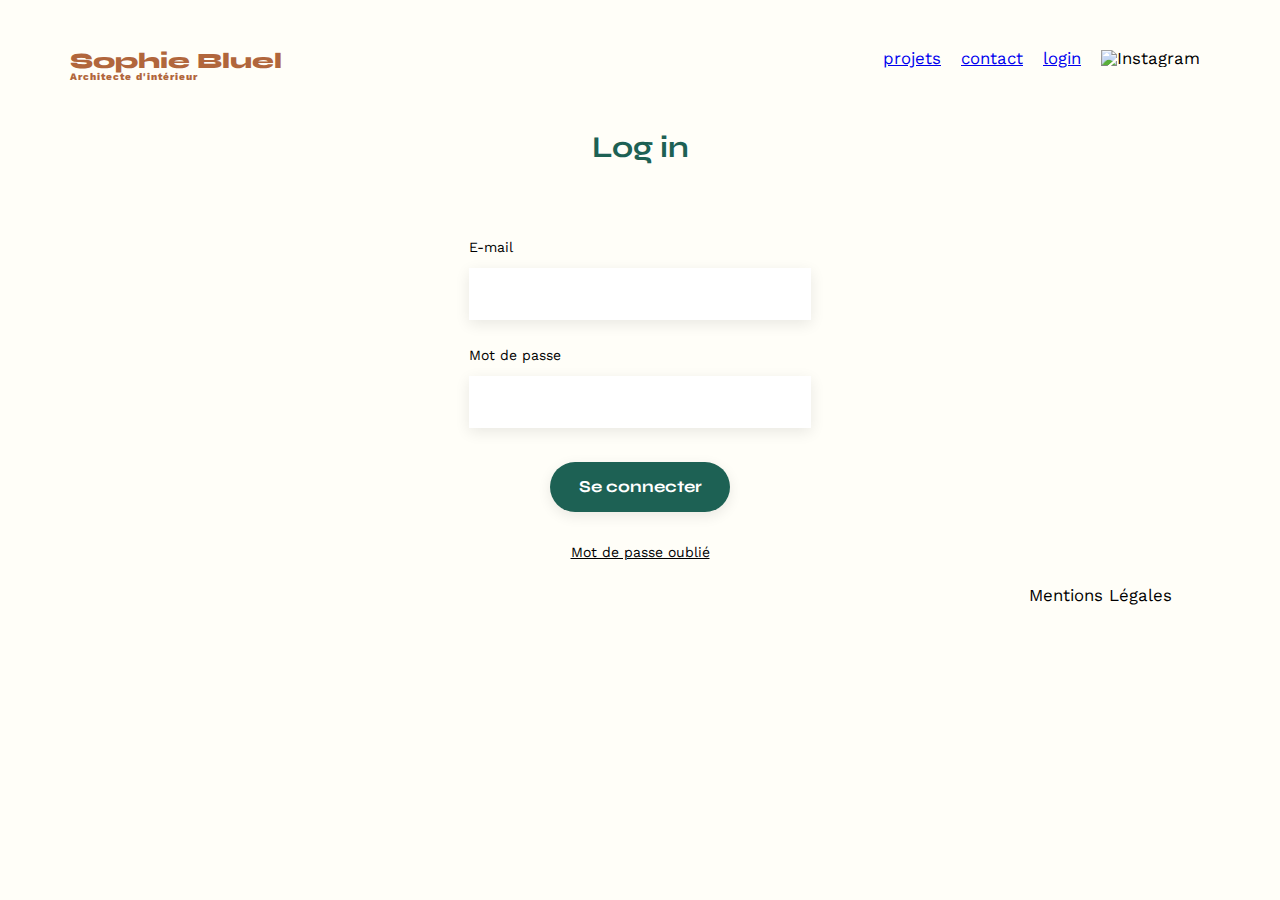
==== FrontEnd/login.html @ fd183e1b "integration page of connection" ====
<!DOCTYPE html>
<html lang="fr">

<head>
    <meta charset="UTF-8">
    <meta name="viewport" content="width=device-width, initial-scale=1.0">
    <title>Page de connexion</title>
    <link rel="preconnect" href="https://fonts.googleapis.com">
    <link rel="preconnect" href="https://fonts.gstatic.com" crossorigin>
    <link href="https://fonts.googleapis.com/css2?family=Syne:wght@700;800&family=Work+Sans&display=swap"
        rel="stylesheet">
    <meta name="description" content="">
    <script src="./login.js" defer></script>
    <link rel="stylesheet" href="login.css">
    <link rel="stylesheet" href="./assets/style.css">
</head>

<body>

    <header>
        <h1>Sophie Bluel <span>Architecte d'intérieur</span></h1>
        <nav>
            <ul>
                <li id="projectsNav"><a href="index.html">projets</a></li>
                <li id="contactNav"><a href="#">contact</a></li>
                <li id="loginNav"><a href="login.html">login</a></li>
                <li><img src="./assets/icons/instagram.png" alt="Instagram"></li>
            </ul>
        </nav>
    </header>
    <main>
        <div id="connection">
            <h2>Log in</h2>
            <form action="#" method="post">
                <label for="email">E-mail</label>
                <input type="email" name="email" id="email">
                <label for="pass">Mot de passe</label>
                <input type="password" name="password" id="pass">
                <input type="submit" id="submit" value="Se connecter">
            </form>
            <a href="#" class="forgotPass">Mot de passe oublié</a>
        </div>
    </main>
    <footer>
        <nav>
            <ul>
                <li>Mentions Légales</li>
            </ul>
        </nav>
    </footer>
</body>

</html>
---- FrontEnd/login.css ----
#connection {
  display: flex;
  flex-direction: column;
  justify-content: center;
  width: 30%;
  margin: auto;
  text-align: center;
}

.forgotPass {
  color: black;
}
---- FrontEnd/assets/style.css ----
/* http://meyerweb.com/eric/tools/css/reset/
   v2.0 | 20110126
   License: none (public domain)
*/

html,
body,
div,
span,
applet,
object,
iframe,
h1,
h2,
h3,
h4,
h5,
h6,
p,
blockquote,
pre,
a,
abbr,
acronym,
address,
big,
cite,
code,
del,
dfn,
em,
img,
ins,
kbd,
q,
s,
samp,
small,
strike,
strong,
sub,
sup,
tt,
var,
b,
u,
i,
center,
dl,
dt,
dd,
ol,
ul,
li,
fieldset,
form,
label,
legend,
table,
caption,
tbody,
tfoot,
thead,
tr,
th,
td,
article,
aside,
canvas,
details,
embed,
figure,
figcaption,
footer,
header,
hgroup,
menu,
nav,
output,
ruby,
section,
summary,
time,
mark,
audio,
video {
  margin: 0;
  padding: 0;
  border: 0;
  font-size: 100%;
  font: inherit;
  vertical-align: baseline;
}
/* HTML5 display-role reset for older browsers */
article,
aside,
details,
figcaption,
figure,
footer,
header,
hgroup,
menu,
nav,
section {
  display: block;
}
body {
  line-height: 1;
  background-color: #fffef8;
}
ol,
ul {
  list-style: none;
}
blockquote,
q {
  quotes: none;
}
blockquote:before,
blockquote:after,
q:before,
q:after {
  content: "";
  content: none;
}
table {
  border-collapse: collapse;
  border-spacing: 0;
}
/** end reset css**/
body {
  max-width: 1140px;
  margin: auto;
  font-family: "Work Sans";
  font-size: 14px;
}
header {
  display: flex;
  justify-content: space-between;
  margin: 50px 0;
}
section {
  margin: 50px 0;
}

h1 {
  display: flex;
  flex-direction: column;
  font-family: "Syne";
  font-size: 22px;
  font-weight: 800;
  color: #b1663c;
}

h1 > span {
  font-family: "Work Sans";
  font-size: 10px;
  letter-spacing: 0.1em;
}

h2 {
  font-family: "Syne";
  font-weight: 700;
  font-size: 30px;
  color: #1d6154;
}
nav ul {
  display: flex;
  align-items: center;
  list-style-type: none;
}
nav li {
  padding: 0 10px;
  font-size: 1.2em;
  cursor: pointer;
}

li:hover {
  color: #b1663c;
}
#introduction {
  display: flex;
  align-items: center;
}
#introduction figure {
  flex: 1;
}
#introduction img {
  display: block;
  margin: auto;
  width: 80%;
}

#introduction article {
  flex: 1;
}
#introduction h2 {
  margin-bottom: 1em;
}

#introduction p {
  margin-bottom: 0.5em;
}
#portfolio h2 {
  text-align: center;
  margin-bottom: 1em;
}

/*Ajout des filtres pour afficher les travaux par catégorie*/
.filter {
  text-align: center;
  display: flex;
  justify-content: center;
  flex-direction: row;
  gap: 10px;
  padding-bottom: 50px;
  padding-top: 10px;
}
#portfolio .filter button {
  border-radius: 60px;
  border: 1px solid #1d6154;
  font-family: "Syne";
  font-style: normal;
  font-weight: 700;
  font-size: 16px;
  color: #1d6154;
  height: 37px;
}

.gallery {
  width: 100%;
  display: grid;
  grid-template-columns: 1fr 1fr 1fr;
  grid-column-gap: 20px;
  grid-row-gap: 20px;
}
.gallery img {
  width: 100%;
}
#contact {
  width: 50%;
  margin: auto;
}
#contact > *,
#connection > * {
  text-align: center;
}
#contact h2,
#connection h2 {
  margin-bottom: 20px;
}
#contact form,
#connection form {
  text-align: left;
  margin-top: 30px;
  display: flex;
  flex-direction: column;
}

#contact input,
#connection input {
  height: 50px;
  font-size: 1.2em;
  border: none;
  box-shadow: 0px 4px 14px rgba(0, 0, 0, 0.09);
}

#contact label,
#connection label {
  margin: 2em 0 1em 0;
}
#contact textarea {
  border: none;
  box-shadow: 0px 4px 14px rgba(0, 0, 0, 0.09);
}

input[type="submit"] {
  font-family: "Syne";
  font-weight: 700;
  color: white;
  background-color: #1d6154;
  margin: 2em auto;
  width: 180px;
  text-align: center;
  border-radius: 60px;
}

footer nav ul {
  display: flex;
  justify-content: flex-end;
  margin: 2em;
}
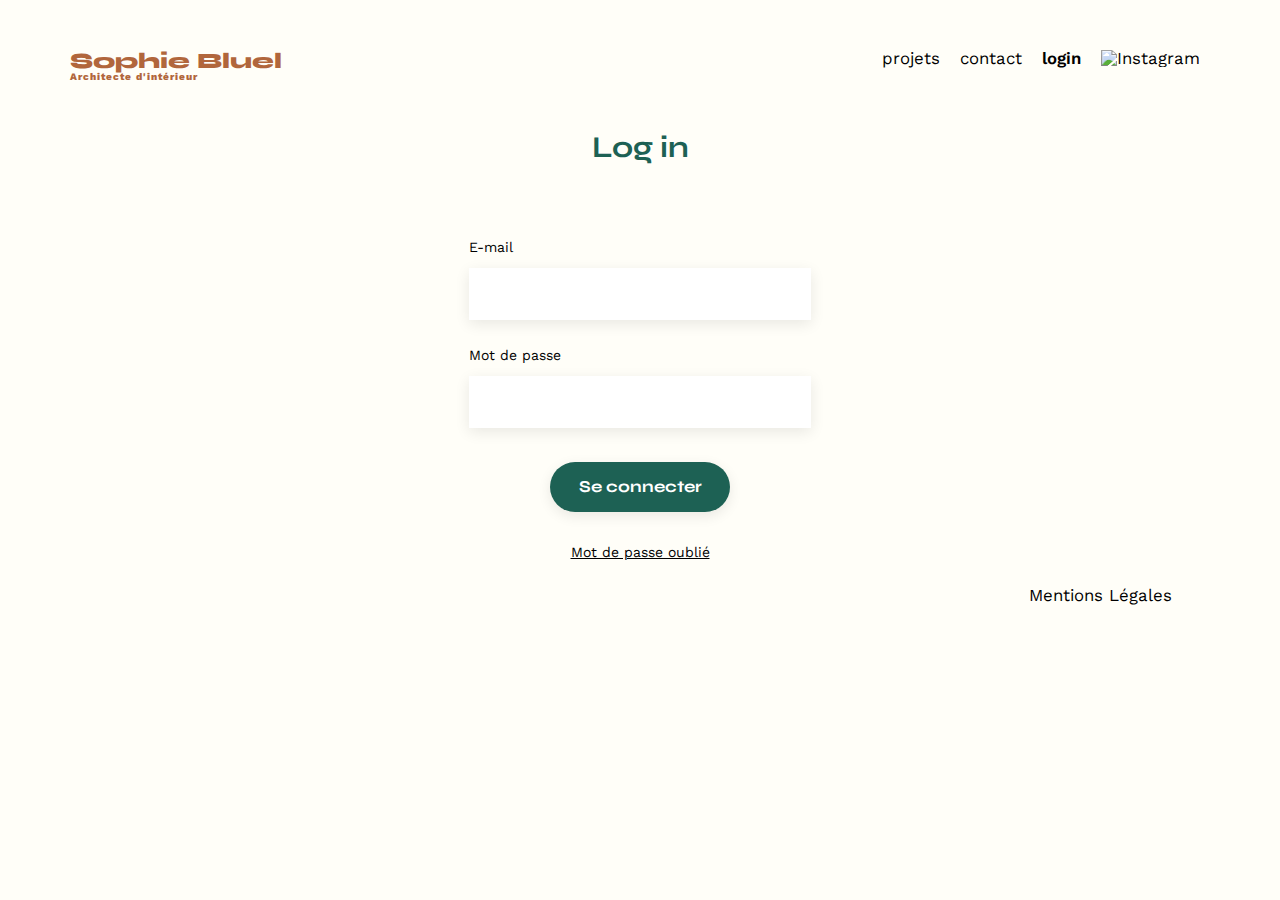
==== commit b21f83f4: "create banner and logout" ====
--- a/FrontEnd/login.html
+++ b/FrontEnd/login.html
@@ -22,8 +22,10 @@
         <nav>
             <ul>
                 <li id="projectsNav"><a href="index.html">projets</a></li>
-                <li id="contactNav"><a href="#">contact</a></li>
-                <li id="loginNav"><a href="login.html">login</a></li>
+                <li id="contactNav"><a
+                        href="http://127.0.0.1:5500/Portfolio-architecte-sophie-bluel/FrontEnd/index.html#contact">contact</a>
+                </li>
+                <li id="loginNav"><a href="login.html"><span>login</span></a></li>
                 <li><img src="./assets/icons/instagram.png" alt="Instagram"></li>
             </ul>
         </nav>
@@ -31,11 +33,12 @@
     <main>
         <div id="connection">
             <h2>Log in</h2>
-            <form action="#" method="post">
+            <p></p>
+            <form>
                 <label for="email">E-mail</label>
-                <input type="email" name="email" id="email">
+                <input type="email" name="email" id="email" required>
                 <label for="pass">Mot de passe</label>
-                <input type="password" name="password" id="pass">
+                <input type="password" name="password" id="pass" required>
                 <input type="submit" id="submit" value="Se connecter">
             </form>
             <a href="#" class="forgotPass">Mot de passe oublié</a>
--- a/FrontEnd/login.css
+++ b/FrontEnd/login.css
@@ -9,4 +9,9 @@
 
 .forgotPass {
   color: black;
+  text-decoration: underline;
 }
+
+nav ul li span {
+  font-weight: 600;
+}
--- a/FrontEnd/assets/style.css
+++ b/FrontEnd/assets/style.css
@@ -84,6 +84,8 @@
 mark,
 audio,
 video {
+  text-decoration: none;
+  color: inherit;
   margin: 0;
   padding: 0;
   border: 0;
@@ -135,11 +137,35 @@
   font-family: "Work Sans";
   font-size: 14px;
 }
+.editor {
+  height: 50px;
+  color: white;
+  background-color: black;
+  display: flex;
+  align-items: center;
+  justify-content: center;
+  font-family: "Work Sans";
+  font-size: 16px;
+  position: fixed;
+  width: 100%;
+  top: 0;
+  left: 0;
+}
+
+.body-editor {
+  margin-top: 90px;
+}
+
+.hidden-editor {
+  display: none;
+}
+
 header {
   display: flex;
   justify-content: space-between;
   margin: 50px 0;
 }
+
 section {
   margin: 50px 0;
 }
@@ -207,12 +233,20 @@
   margin-bottom: 1em;
 }
 
+.my-projets a {
+  display: flex;
+  justify-content: center;
+  align-items: baseline;
+}
+
+.my-projets p {
+  margin-left: 30px;
+}
+
 /*Ajout des filtres pour afficher les travaux par catégorie*/
 .filter {
-  text-align: center;
   display: flex;
   justify-content: center;
-  flex-direction: row;
   gap: 10px;
   padding-bottom: 50px;
   padding-top: 10px;
@@ -226,6 +260,14 @@
   font-size: 16px;
   color: #1d6154;
   height: 37px;
+  min-width: 100px;
+  padding: 9px 15px;
+  background-color: #fffef8;
+}
+#portfolio .filter button:hover {
+  background-color: #1d6154;
+  cursor: pointer;
+  color: white;
 }
 
 .gallery {
